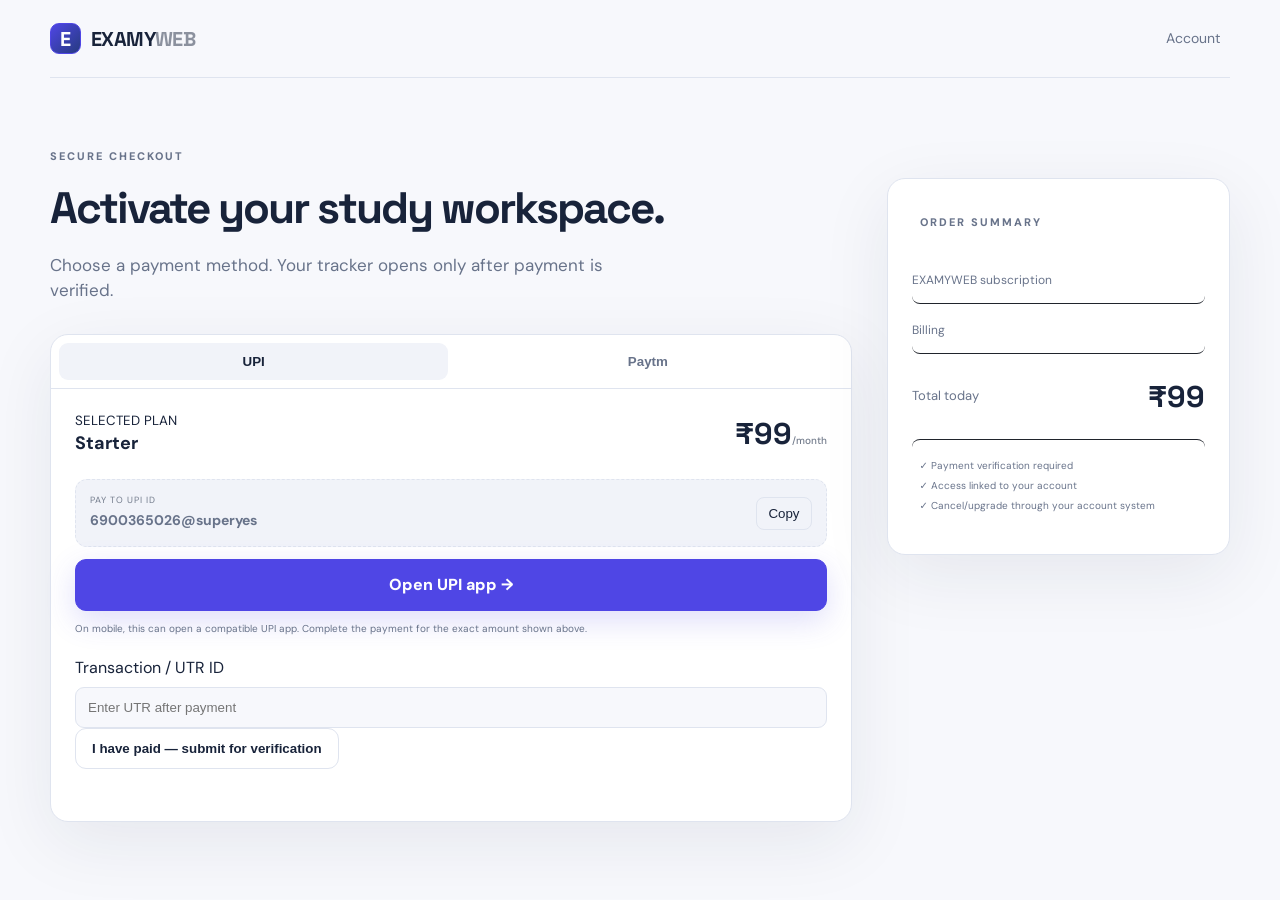
==== checkout.html @ 362f2197 "Add files via upload" ====
<!doctype html><html lang="en"><head><meta charset="utf-8"><meta name="viewport" content="width=device-width,initial-scale=1"><title>Checkout — EXAMYWEB</title><link rel="stylesheet" href="portal.css"><link rel="stylesheet" href="theme.css"><script defer src="theme.js"></script></head><body><nav class="nav container"><a class="brand" href="index.html"><span class="brand-mark">E</span><span>EXAMY<span class="dim">WEB</span></span></a><a class="ghost" href="login.html">Account</a></nav><main class="checkout container"><div class="checkout-main"><div class="eyebrow">SECURE CHECKOUT</div><h1>Activate your study workspace.</h1><p class="lead">Choose a payment method. Your tracker opens only after payment is verified.</p><div class="pay-card"><div class="pay-tabs"><button class="tab active" data-tab="upi">UPI</button><button class="tab" data-tab="paytm">Paytm</button></div><div id="upi" class="pay-panel active"><div class="amount-row"><div><small>SELECTED PLAN</small><b id="planName">Starter</b></div><strong id="planPrice">₹99<span>/month</span></strong></div><div class="upi-box"><div><small>PAY TO UPI ID</small><b id="upiId">6900365026@superyes</b></div><button class="copy" id="copyUpi">Copy</button></div><a id="upiIntent" class="btn full" href="#">Open UPI app →</a><p class="tiny">On mobile, this can open a compatible UPI app. Complete the payment for the exact amount shown above.</p><label>Transaction / UTR ID<input id="utr" placeholder="Enter UTR after payment"></label><button class="outline full" id="submitPayment">I have paid — submit for verification</button><div id="paymentMsg" class="form-msg"></div></div><div id="paytm" class="pay-panel"><div class="paytm-placeholder"><div class="paytm-logo">Paytm</div><h3>Paytm Checkout</h3><p>Connect your Paytm merchant credentials on the backend to enable live checkout and automatic verification.</p><button class="outline full" onclick="alert('Paytm backend is not configured yet. Add your Paytm MID + Merchant Key on the server.');return false;">Configure Paytm →</button></div></div></div></div><aside class="order"><div class="eyebrow">ORDER SUMMARY</div><div class="order-line"><span>EXAMYWEB subscription</span><b id="sumPlan">Starter</b></div><div class="order-line"><span>Billing</span><b>Monthly</b></div><div class="order-total"><span>Total today</span><strong id="sumPrice">₹99</strong></div><div class="secure-note">✓ Payment verification required<br>✓ Access linked to your account<br>✓ Cancel/upgrade through your account system</div></aside></main><script src="portal.js"></script></body></html>
---- portal.css ----
@import url('https://fonts.googleapis.com/css2?family=DM+Sans:wght@400;500;600;700&family=Space+Grotesk:wght@500;600;700&display=swap');
*{box-sizing:border-box}html{scroll-behavior:smooth}body{margin:0;background:#08090c;color:#f5f6f8;font-family:'DM Sans',system-ui,sans-serif;line-height:1.5}body:before{content:'';position:fixed;inset:0;background:radial-gradient(circle at 20% 0%,rgba(119,94,255,.10),transparent 32%),radial-gradient(circle at 85% 20%,rgba(0,209,255,.07),transparent 28%);pointer-events:none}.container{width:min(1180px,calc(100% - 40px));margin:auto}.bg-orb{position:fixed;width:400px;height:400px;border-radius:50%;filter:blur(90px);opacity:.15;pointer-events:none}.orb1{background:#6c5ce7;top:80px;left:-160px}.orb2{background:#00d9ff;right:-180px;top:420px}.nav{height:78px;display:flex;align-items:center;justify-content:space-between;gap:25px;border-bottom:1px solid #171a20;position:relative;z-index:2}.brand{display:flex;align-items:center;gap:10px;text-decoration:none;color:#fff;font-family:'Space Grotesk';font-weight:700;font-size:20px;letter-spacing:-.6px}.brand .dim{opacity:.48}.brand-mark{width:31px;height:31px;border:1px solid #454b59;border-radius:9px;display:grid;place-items:center;background:linear-gradient(135deg,#fff,#8992a5);color:#090a0d;font-weight:800;box-shadow:0 0 30px rgba(255,255,255,.12)}.navlinks{display:flex;gap:28px}.navlinks a,.ghost,.text-btn{color:#9da4b2;text-decoration:none;font-size:14px}.navlinks a:hover,.ghost:hover,.text-btn:hover{color:#fff}.nav-actions{display:flex;align-items:center;gap:18px}.btn{display:inline-flex;align-items:center;justify-content:center;gap:16px;padding:13px 19px;border-radius:11px;background:#f5f6f8;color:#0b0c0f;text-decoration:none;font-weight:800;border:1px solid #fff;box-shadow:0 10px 35px rgba(255,255,255,.08);transition:.2s}.btn:hover{transform:translateY(-2px);box-shadow:0 15px 45px rgba(255,255,255,.14)}.btn.small{padding:10px 14px}.btn.full{width:100%}.ghost{padding:10px}.outline{display:inline-flex;align-items:center;justify-content:center;border:1px solid #303541;color:#fff;background:#0e1015;border-radius:11px;padding:12px 16px;text-decoration:none;font-weight:700}.full-link{width:100%}.hero{min-height:650px;display:grid;grid-template-columns:1fr 1fr;align-items:center;gap:60px;padding:72px 0 75px}.eyebrow{font-size:11px;font-weight:800;letter-spacing:2px;color:#8f98aa;margin-bottom:15px}.pulse{display:inline-block;width:7px;height:7px;border-radius:50%;background:#74e4b0;box-shadow:0 0 15px #74e4b0;margin-right:7px}.hero h1{font:700 clamp(48px,6vw,78px)/.98 'Space Grotesk';letter-spacing:-4px;margin:0 0 25px;max-width:690px}.hero h1 em{font-style:normal;color:#a6afc0}.lead{color:#9ca4b4;font-size:17px;max-width:620px}.hero-cta{display:flex;gap:20px;align-items:center;margin-top:30px}.trust{display:flex;gap:20px;flex-wrap:wrap;color:#707887;font-size:12px;margin-top:28px}.hero-preview{border:1px solid #262b35;border-radius:18px;background:#0e1015;box-shadow:0 30px 100px rgba(0,0,0,.55);overflow:hidden;transform:rotate(.5deg)}.window-top{height:42px;border-bottom:1px solid #222630;display:flex;align-items:center;justify-content:space-between;padding:0 14px;color:#737c8e;font-size:10px}.dots{letter-spacing:4px;font-size:8px;color:#555d6b}.live{color:#71d8a7;font-size:9px}.preview-body{display:grid;grid-template-columns:105px 1fr;min-height:400px}aside{border-right:1px solid #20242d;padding:16px 9px;color:#687182;font-size:11px}aside>div{padding:11px 8px;border-radius:8px;margin-bottom:3px}.side-active{background:#1a1d25;color:#fff}.mini-logo{font-size:18px!important;font-family:'Space Grotesk';font-weight:700;color:#fff}.dash{padding:18px}.dash-head{display:flex;justify-content:space-between;align-items:center}.dash-head small,.mini-stats small,.preview-bottom small{font-size:8px;color:#697386;letter-spacing:1.2px}.dash-head h3{margin:4px 0 0;font-size:15px}.avatar{width:28px;height:28px;border-radius:50%;display:grid;place-items:center;background:#242938;color:#fff;font-size:9px}.mini-stats{display:grid;grid-template-columns:repeat(3,1fr);gap:7px;margin-top:18px}.mini-stats>div,.chart,.preview-bottom{border:1px solid #252a34;background:#11141a;border-radius:10px;padding:11px}.mini-stats b{display:block;font-size:18px;margin:3px 0}.mini-stats span{font-size:8px;color:#6dd4a3}.chart{margin-top:8px}.chart-title{display:flex;justify-content:space-between;font-size:10px;color:#9ca5b5}.chart-title span{color:#687182}.bars{height:120px;display:flex;align-items:end;gap:10px;padding:12px 10px 4px}.bars i{flex:1;border-radius:5px 5px 2px 2px;background:linear-gradient(180deg,#dfe5ef,#626d81);opacity:.8}.preview-bottom{margin-top:8px;display:flex;justify-content:space-between}.preview-bottom p{font-size:9px;margin:5px 0;color:#c0c7d2}.ring{width:72px;height:72px;border:5px solid #454d5e;border-top-color:#fff;border-radius:50%;display:flex;flex-direction:column;align-items:center;justify-content:center}.ring span{font-weight:800;font-size:14px}.ring small{font-size:7px!important}.marquee{border-block:1px solid #191c22;background:#0b0d11}.marquee-inner{display:flex;justify-content:space-between;gap:20px;padding:18px 0;color:#60697a;font-size:11px;font-weight:800;letter-spacing:1.5px}.section{padding:100px 0}.section-head{display:grid;grid-template-columns:1.2fr .8fr;gap:60px;align-items:end;margin-bottom:42px}.section-head h2{font:700 42px/1.05 'Space Grotesk';letter-spacing:-2px;margin:0}.section-head p{color:#7f8796;margin:0}.centered{text-align:center;display:block}.centered>p{max-width:580px;margin:14px auto 0}.feature-grid{display:grid;grid-template-columns:repeat(3,1fr);gap:12px}.feature{border:1px solid #20242d;background:linear-gradient(145deg,#101218,#0b0d11);border-radius:16px;padding:25px;min-height:210px}.feature.featured{background:linear-gradient(145deg,#171b27,#0d1016);border-color:#343b4c}.icon{font-size:22px;display:block;margin-bottom:35px}.feature h3{font-family:'Space Grotesk';margin:0 0 8px;font-size:18px}.feature p{color:#7e8798;font-size:13px;margin:0}.fake-pill{margin-top:22px;display:inline-block;border:1px solid #303747;background:#0c0f14;padding:8px 10px;border-radius:8px;color:#b9c2d1;font-size:10px}.pricing{padding-top:40px}.plan-grid{display:grid;grid-template-columns:repeat(3,1fr);gap:14px;align-items:stretch}.plan{position:relative;border:1px solid #252a33;background:#0d0f14;border-radius:17px;padding:28px}.plan.popular{border-color:#6d7484;background:linear-gradient(145deg,#151820,#0d0f14);box-shadow:0 25px 80px rgba(0,0,0,.3)}.popular-tag{position:absolute;right:18px;top:18px;font-size:8px;letter-spacing:1px;color:#aeb7c7;border:1px solid #373d49;padding:5px 7px;border-radius:20px}.plan-top{display:flex;flex-direction:column;gap:18px}.plan-top span{font-size:11px;letter-spacing:2px;color:#838c9d;font-weight:800}.plan-top b{font:700 44px 'Space Grotesk';letter-spacing:-2px}.plan-top small{font:500 12px 'DM Sans';color:#737c8c;letter-spacing:0}.plan>p{color:#7f8796;font-size:13px;min-height:45px}.plan ul{list-style:none;padding:0;margin:25px 0}.plan li{font-size:13px;padding:9px 0;border-bottom:1px solid #1c2028;color:#c3c9d3}.plan li:before{content:'✓';color:#8d98aa;margin-right:9px}.price-note{text-align:center;color:#5e6675;font-size:11px;margin-top:18px}.steps{display:grid;grid-template-columns:repeat(3,1fr);gap:15px}.steps>div{border-top:1px solid #2a2f39;padding:24px 4px}.steps span{font:700 12px 'Space Grotesk';color:#687182}.steps h3{font:600 18px 'Space Grotesk'}.steps p{color:#777f8e;font-size:13px}.founder{padding-top:20px;padding-bottom:80px}.founder-card{border:1px solid #242932;background:#0d0f14;border-radius:18px;padding:28px;display:flex;align-items:center;gap:20px}.founder-mark{width:54px;height:54px;border-radius:14px;background:#eceff4;color:#090a0d;display:grid;place-items:center;font-family:'Space Grotesk';font-weight:800}.founder-card h2{margin:0;font-family:'Space Grotesk'}.founder-card p{margin:0;color:#6f7888}.founder-line{margin-left:auto;color:#777f8e;font-size:13px;max-width:380px}.footer{border-top:1px solid #191c22;padding:24px 0 35px;color:#555e6d;font-size:11px;display:flex;justify-content:space-between;gap:20px}.footer a{color:#a3acbc;text-decoration:none}.auth-body{min-height:100vh;display:grid;place-items:center}.auth-shell{width:min(430px,calc(100% - 32px));padding:45px 0}.auth-shell>.brand{justify-content:center;margin-bottom:25px}.auth-card{border:1px solid #272c36;background:#0d0f14;border-radius:18px;padding:30px;box-shadow:0 30px 100px rgba(0,0,0,.45)}.auth-card h1{font:700 33px 'Space Grotesk';margin:0 0 7px}.auth-card>p{color:#777f8e;font-size:13px;margin:0 0 25px}.auth-card label{display:block;color:#8b94a4;font-size:11px;margin:14px 0}.auth-card input,.auth-card select,.pay-card input{width:100%;margin-top:7px;background:#080a0e;color:#fff;border:1px solid #292e39;border-radius:9px;padding:12px;outline:none}.auth-card input:focus,.pay-card input:focus{border-color:#6d7585}.auth-row{display:flex;justify-content:space-between;align-items:center;font-size:10px;color:#717a8a}.auth-row a{color:#a8b1c0}.check{display:flex!important;gap:7px;align-items:center;margin:0!important}.check input{width:auto!important;margin:0!important}.divider{display:flex;align-items:center;gap:12px;color:#4e5664;font-size:8px;letter-spacing:1.5px;margin:22px 0}.divider:before,.divider:after{content:'';height:1px;background:#242932;flex:1}.form-msg{font-size:11px;color:#8bdab1;margin-top:12px;min-height:16px}.auth-foot{text-align:center;color:#555e6c;font-size:10px}.checkout{display:grid;grid-template-columns:1.4fr .6fr;gap:35px;padding:70px 0}.checkout h1{font:700 44px 'Space Grotesk';letter-spacing:-2px;margin:0 0 12px}.pay-card,.order{border:1px solid #252a33;background:#0d0f14;border-radius:18px;padding:24px;margin-top:30px}.pay-tabs{display:flex;gap:5px;border-bottom:1px solid #232832;margin:-24px -24px 22px;padding:8px}.tab{flex:1;border:0;background:transparent;color:#777f8e;padding:11px;border-radius:9px;font-weight:800;cursor:pointer}.tab.active{background:#1a1e26;color:#fff}.pay-panel{display:none}.pay-panel.active{display:block}.amount-row,.order-line,.order-total{display:flex;justify-content:space-between;align-items:center;gap:15px}.amount-row small,.order .eyebrow{display:block}.amount-row b{font-size:18px}.amount-row strong{font:700 30px 'Space Grotesk'}.amount-row strong span{font:500 10px 'DM Sans';color:#727b8b}.upi-box{display:flex;justify-content:space-between;align-items:center;border:1px dashed #414857;border-radius:12px;padding:14px;margin:22px 0 12px}.upi-box small{display:block;color:#737c8c;font-size:9px;letter-spacing:1px}.upi-box b{font-size:14px}.copy{border:1px solid #333947;background:#151820;color:#fff;border-radius:8px;padding:8px 11px;cursor:pointer}.tiny{font-size:10px;color:#626b7a;margin:10px 0 20px}.paytm-placeholder{text-align:center;padding:30px 5px}.paytm-logo{font-weight:800;font-size:22px}.paytm-placeholder h3{font-family:'Space Grotesk'}.paytm-placeholder p{color:#727b8b;font-size:12px}.order{height:max-content}.order-line{padding:14px 0;border-bottom:1px solid #20242c;font-size:12px;color:#858e9e}.order-line b{color:#fff}.order-total{padding:20px 0;font-size:13px}.order-total strong{font:700 30px 'Space Grotesk'}.secure-note{border-top:1px solid #20242c;padding-top:16px;color:#6f7888;font-size:10px;line-height:2}
@media(max-width:900px){.hero{grid-template-columns:1fr;padding-top:55px}.hero-preview{max-width:650px}.section-head{grid-template-columns:1fr;gap:18px}.feature-grid,.plan-grid,.steps{grid-template-columns:1fr}.founder-card{align-items:flex-start;flex-wrap:wrap}.founder-line{margin-left:0;width:100%}.checkout{grid-template-columns:1fr}.navlinks{display:none}.marquee-inner{overflow:auto;justify-content:flex-start}.footer{flex-direction:column}}
@media(max-width:600px){.container{width:min(100% - 24px,1180px)}.nav{height:68px}.nav-actions .ghost{display:none}.hero h1{font-size:45px;letter-spacing:-2.5px}.hero-cta{align-items:stretch;flex-direction:column}.hero-preview{transform:none}.preview-body{grid-template-columns:72px 1fr}.preview-body aside span{display:none}.mini-stats{grid-template-columns:1fr}.checkout h1{font-size:35px}.checkout{padding-top:40px}.auth-card{padding:23px}}
---- theme.css ----
:root{--theme-bg:#f7f8fc;--theme-surface:#fff;--theme-surface2:#f1f3f9;--theme-text:#18233a;--theme-muted:#68738a;--theme-border:#dfe4ef;--theme-primary:#4f46e5;--theme-primary2:#263b80}
html,body{background:var(--theme-bg)!important;color:var(--theme-text)!important}body:before{display:none!important}
.nav,.marquee,.footer{border-color:var(--theme-border)!important;background:transparent!important}.navlinks a,.ghost,.text-btn,.lead,.trust,.section-head p,.feature p,.plan>p,.steps p,.founder-card p,.founder-line,.auth-card>p,.auth-row,.auth-foot,.tiny,.paytm-placeholder p,.secure-note,.order-line,.eyebrow{color:var(--theme-muted)!important}
.brand{color:var(--theme-text)!important}.brand-mark,.founder-mark{background:linear-gradient(135deg,var(--theme-primary),var(--theme-primary2))!important;color:#fff!important;border-color:var(--theme-primary)!important}.btn{background:var(--theme-primary)!important;color:#fff!important;border-color:var(--theme-primary)!important;box-shadow:0 10px 30px rgba(79,70,229,.18)!important}.outline{background:var(--theme-surface)!important;color:var(--theme-text)!important;border-color:var(--theme-border)!important}
.hero-preview,.feature,.plan,.founder-card,.auth-card,.pay-card,.order{background:var(--theme-surface)!important;border-color:var(--theme-border)!important;box-shadow:0 20px 70px rgba(30,41,59,.08)!important}.feature.featured,.plan.popular{background:var(--theme-surface2)!important;border-color:var(--theme-primary)!important}.mini-stats>div,.chart,.preview-bottom{background:var(--theme-surface2)!important;border-color:var(--theme-border)!important}.window-top,aside{border-color:var(--theme-border)!important;color:var(--theme-muted)!important}.side-active{background:var(--theme-surface2)!important;color:var(--theme-text)!important}.mini-logo,.dash-head h3,.feature h3,.plan-top b,.auth-card h1,.checkout h1,.founder-card h2,.steps h3,.plan li,.amount-row strong,.order-total strong{color:var(--theme-text)!important}.fake-pill,.popular-tag,.upi-box{background:var(--theme-surface2)!important;border-color:var(--theme-border)!important;color:var(--theme-muted)!important}.plan li{border-color:var(--theme-border)!important}.plan li:before{color:var(--theme-primary)!important}.auth-card input,.auth-card select,.pay-card input{background:var(--theme-bg)!important;color:var(--theme-text)!important;border-color:var(--theme-border)!important}.pay-tabs{border-color:var(--theme-border)!important}.tab{color:var(--theme-muted)!important}.tab.active{background:var(--theme-surface2)!important;color:var(--theme-text)!important}.copy{background:var(--theme-surface2)!important;color:var(--theme-text)!important;border-color:var(--theme-border)!important}.divider:before,.divider:after,.auth-card .divider{border-color:var(--theme-border)!important;background:var(--theme-border)!important}.pulse{background:var(--theme-primary)!important;box-shadow:0 0 15px var(--theme-primary)!important}
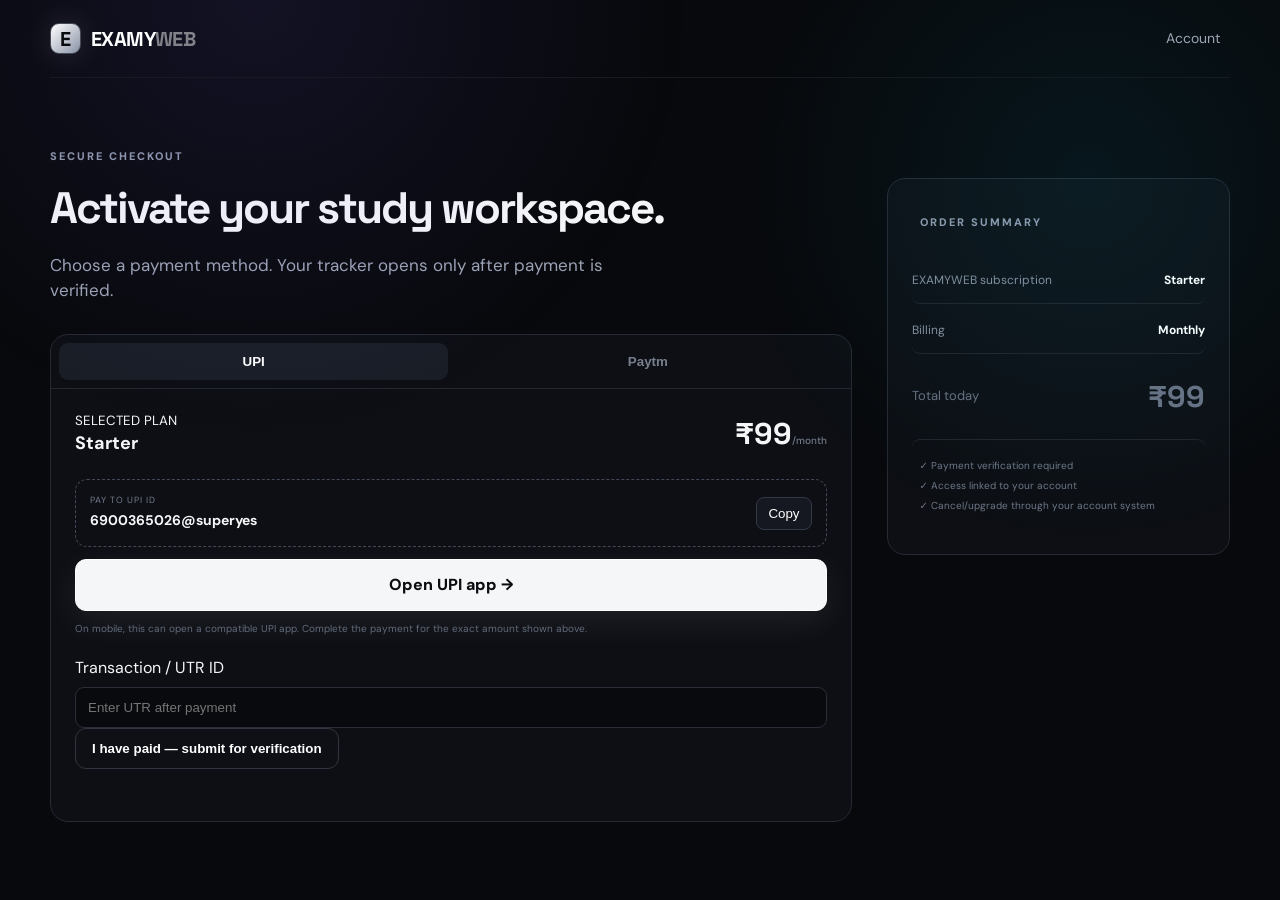
==== commit ebca8306: "Add files via upload" ====
--- a/checkout.html
+++ b/checkout.html
@@ -1 +1 @@
-<!doctype html><html lang="en"><head><meta charset="utf-8"><meta name="viewport" content="width=device-width,initial-scale=1"><title>Checkout — EXAMYWEB</title><link rel="stylesheet" href="portal.css"><link rel="stylesheet" href="theme.css"><script defer src="theme.js"></script></head><body><nav class="nav container"><a class="brand" href="index.html"><span class="brand-mark">E</span><span>EXAMY<span class="dim">WEB</span></span></a><a class="ghost" href="login.html">Account</a></nav><main class="checkout container"><div class="checkout-main"><div class="eyebrow">SECURE CHECKOUT</div><h1>Activate your study workspace.</h1><p class="lead">Choose a payment method. Your tracker opens only after payment is verified.</p><div class="pay-card"><div class="pay-tabs"><button class="tab active" data-tab="upi">UPI</button><button class="tab" data-tab="paytm">Paytm</button></div><div id="upi" class="pay-panel active"><div class="amount-row"><div><small>SELECTED PLAN</small><b id="planName">Starter</b></div><strong id="planPrice">₹99<span>/month</span></strong></div><div class="upi-box"><div><small>PAY TO UPI ID</small><b id="upiId">6900365026@superyes</b></div><button class="copy" id="copyUpi">Copy</button></div><a id="upiIntent" class="btn full" href="#">Open UPI app →</a><p class="tiny">On mobile, this can open a compatible UPI app. Complete the payment for the exact amount shown above.</p><label>Transaction / UTR ID<input id="utr" placeholder="Enter UTR after payment"></label><button class="outline full" id="submitPayment">I have paid — submit for verification</button><div id="paymentMsg" class="form-msg"></div></div><div id="paytm" class="pay-panel"><div class="paytm-placeholder"><div class="paytm-logo">Paytm</div><h3>Paytm Checkout</h3><p>Connect your Paytm merchant credentials on the backend to enable live checkout and automatic verification.</p><button class="outline full" onclick="alert('Paytm backend is not configured yet. Add your Paytm MID + Merchant Key on the server.');return false;">Configure Paytm →</button></div></div></div></div><aside class="order"><div class="eyebrow">ORDER SUMMARY</div><div class="order-line"><span>EXAMYWEB subscription</span><b id="sumPlan">Starter</b></div><div class="order-line"><span>Billing</span><b>Monthly</b></div><div class="order-total"><span>Total today</span><strong id="sumPrice">₹99</strong></div><div class="secure-note">✓ Payment verification required<br>✓ Access linked to your account<br>✓ Cancel/upgrade through your account system</div></aside></main><script src="portal.js"></script></body></html>
+<!doctype html><html lang="en"><head><meta charset="utf-8"><meta name="viewport" content="width=device-width,initial-scale=1"><title>Checkout — EXAMYWEB</title><link rel="stylesheet" href="portal.css"></head><body><nav class="nav container"><a class="brand" href="index.html"><span class="brand-mark">E</span><span>EXAMY<span class="dim">WEB</span></span></a><a class="ghost" href="login.html">Account</a></nav><main class="checkout container"><div class="checkout-main"><div class="eyebrow">SECURE CHECKOUT</div><h1>Activate your study workspace.</h1><p class="lead">Choose a payment method. Your tracker opens only after payment is verified.</p><div class="pay-card"><div class="pay-tabs"><button class="tab active" data-tab="upi">UPI</button><button class="tab" data-tab="paytm">Paytm</button></div><div id="upi" class="pay-panel active"><div class="amount-row"><div><small>SELECTED PLAN</small><b id="planName">Starter</b></div><strong id="planPrice">₹99<span>/month</span></strong></div><div class="upi-box"><div><small>PAY TO UPI ID</small><b id="upiId">6900365026@superyes</b></div><button class="copy" id="copyUpi">Copy</button></div><a id="upiIntent" class="btn full" href="#">Open UPI app →</a><p class="tiny">On mobile, this can open a compatible UPI app. Complete the payment for the exact amount shown above.</p><label>Transaction / UTR ID<input id="utr" placeholder="Enter UTR after payment"></label><button class="outline full" id="submitPayment">I have paid — submit for verification</button><div id="paymentMsg" class="form-msg"></div></div><div id="paytm" class="pay-panel"><div class="paytm-placeholder"><div class="paytm-logo">Paytm</div><h3>Paytm Checkout</h3><p>Connect your Paytm merchant credentials on the backend to enable live checkout and automatic verification.</p><button class="outline full" onclick="alert('Paytm backend is not configured yet. Add your Paytm MID + Merchant Key on the server.');return false;">Configure Paytm →</button></div></div></div></div><aside class="order"><div class="eyebrow">ORDER SUMMARY</div><div class="order-line"><span>EXAMYWEB subscription</span><b id="sumPlan">Starter</b></div><div class="order-line"><span>Billing</span><b>Monthly</b></div><div class="order-total"><span>Total today</span><strong id="sumPrice">₹99</strong></div><div class="secure-note">✓ Payment verification required<br>✓ Access linked to your account<br>✓ Cancel/upgrade through your account system</div></aside></main><script src="portal.js"></script></body></html>
